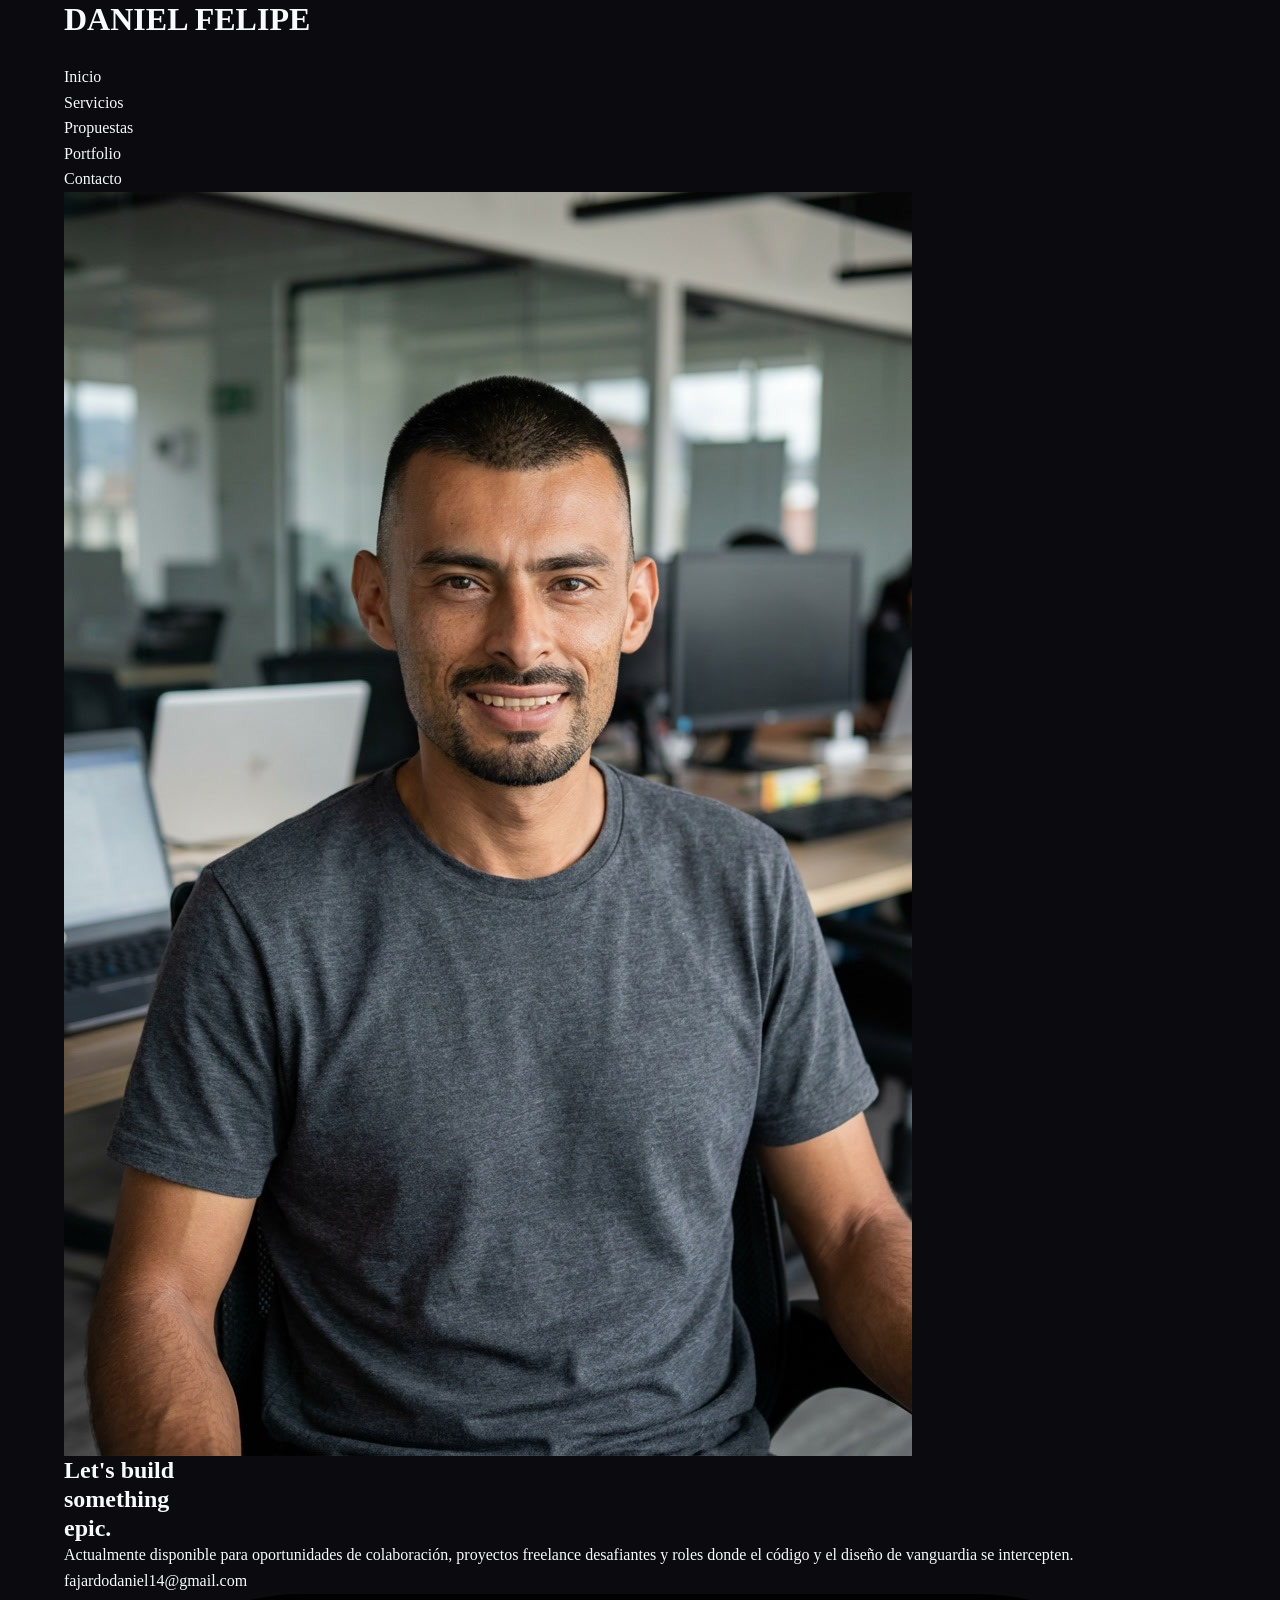
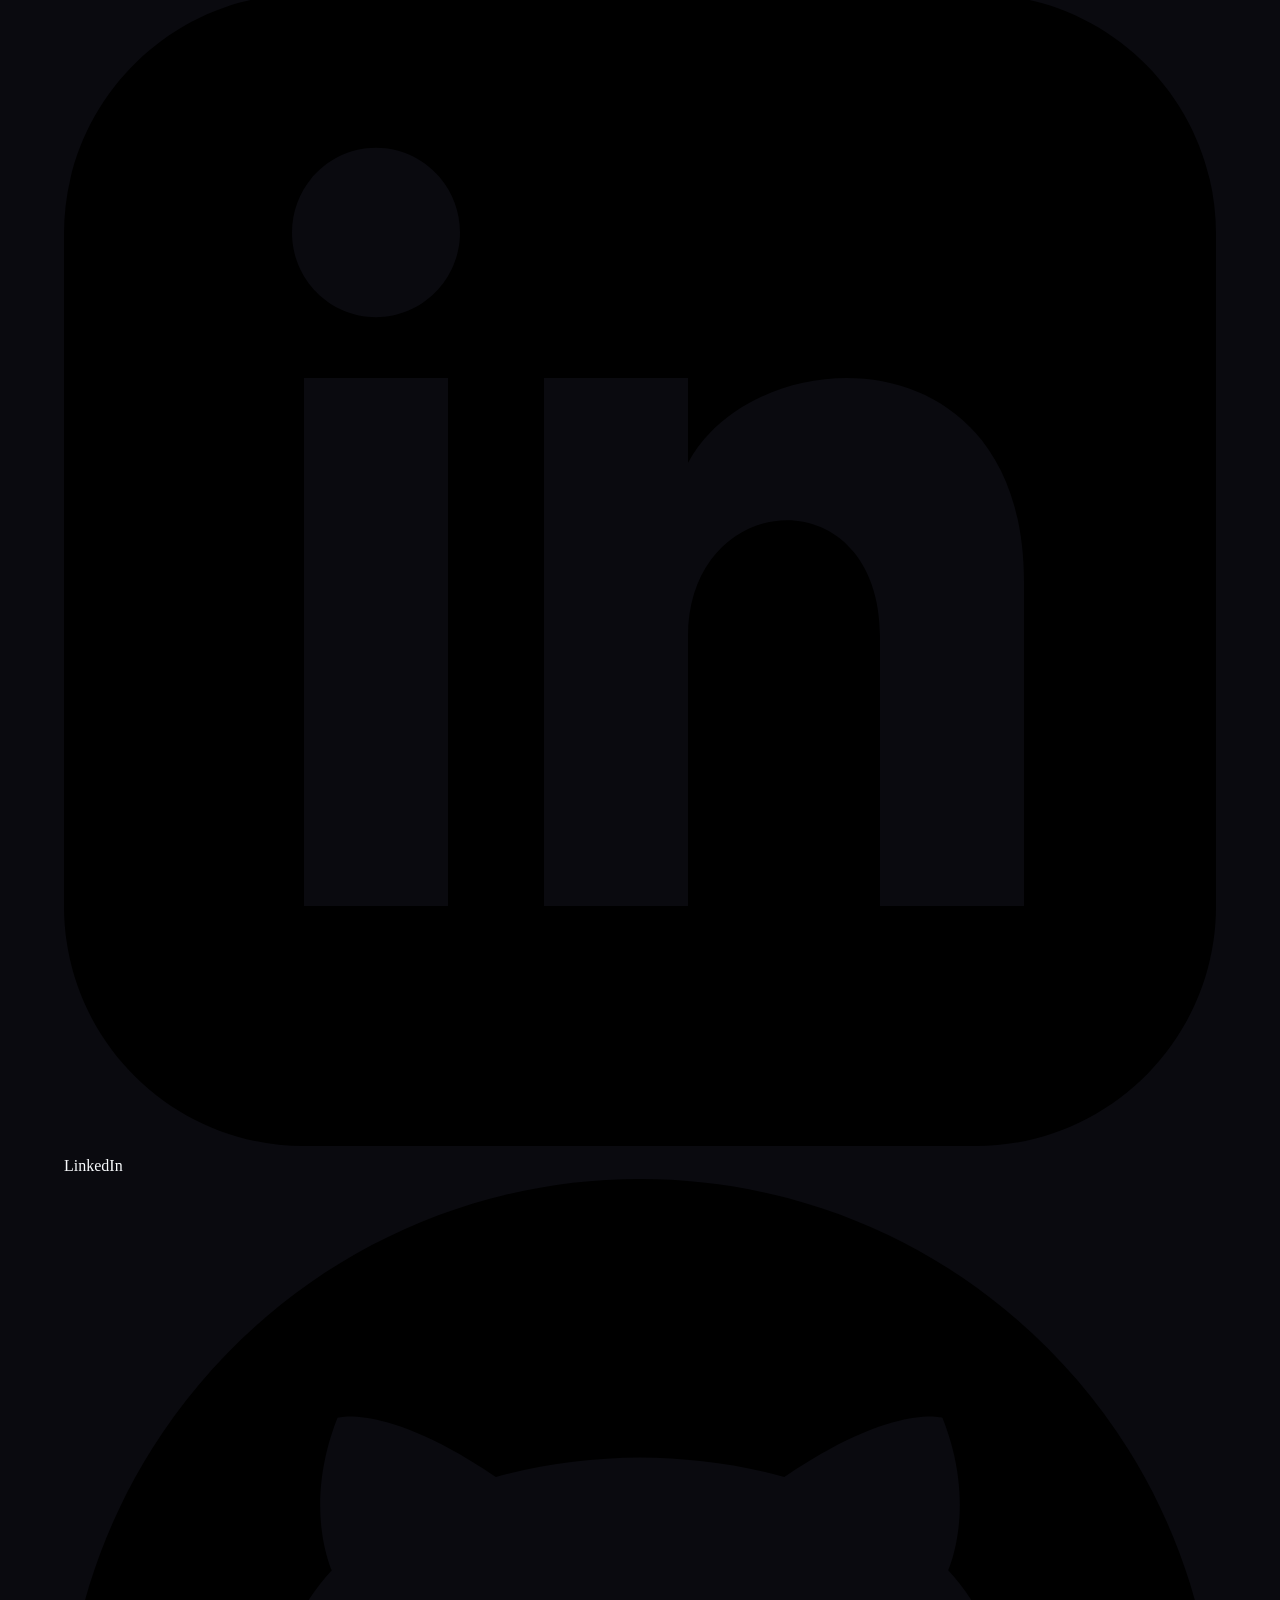
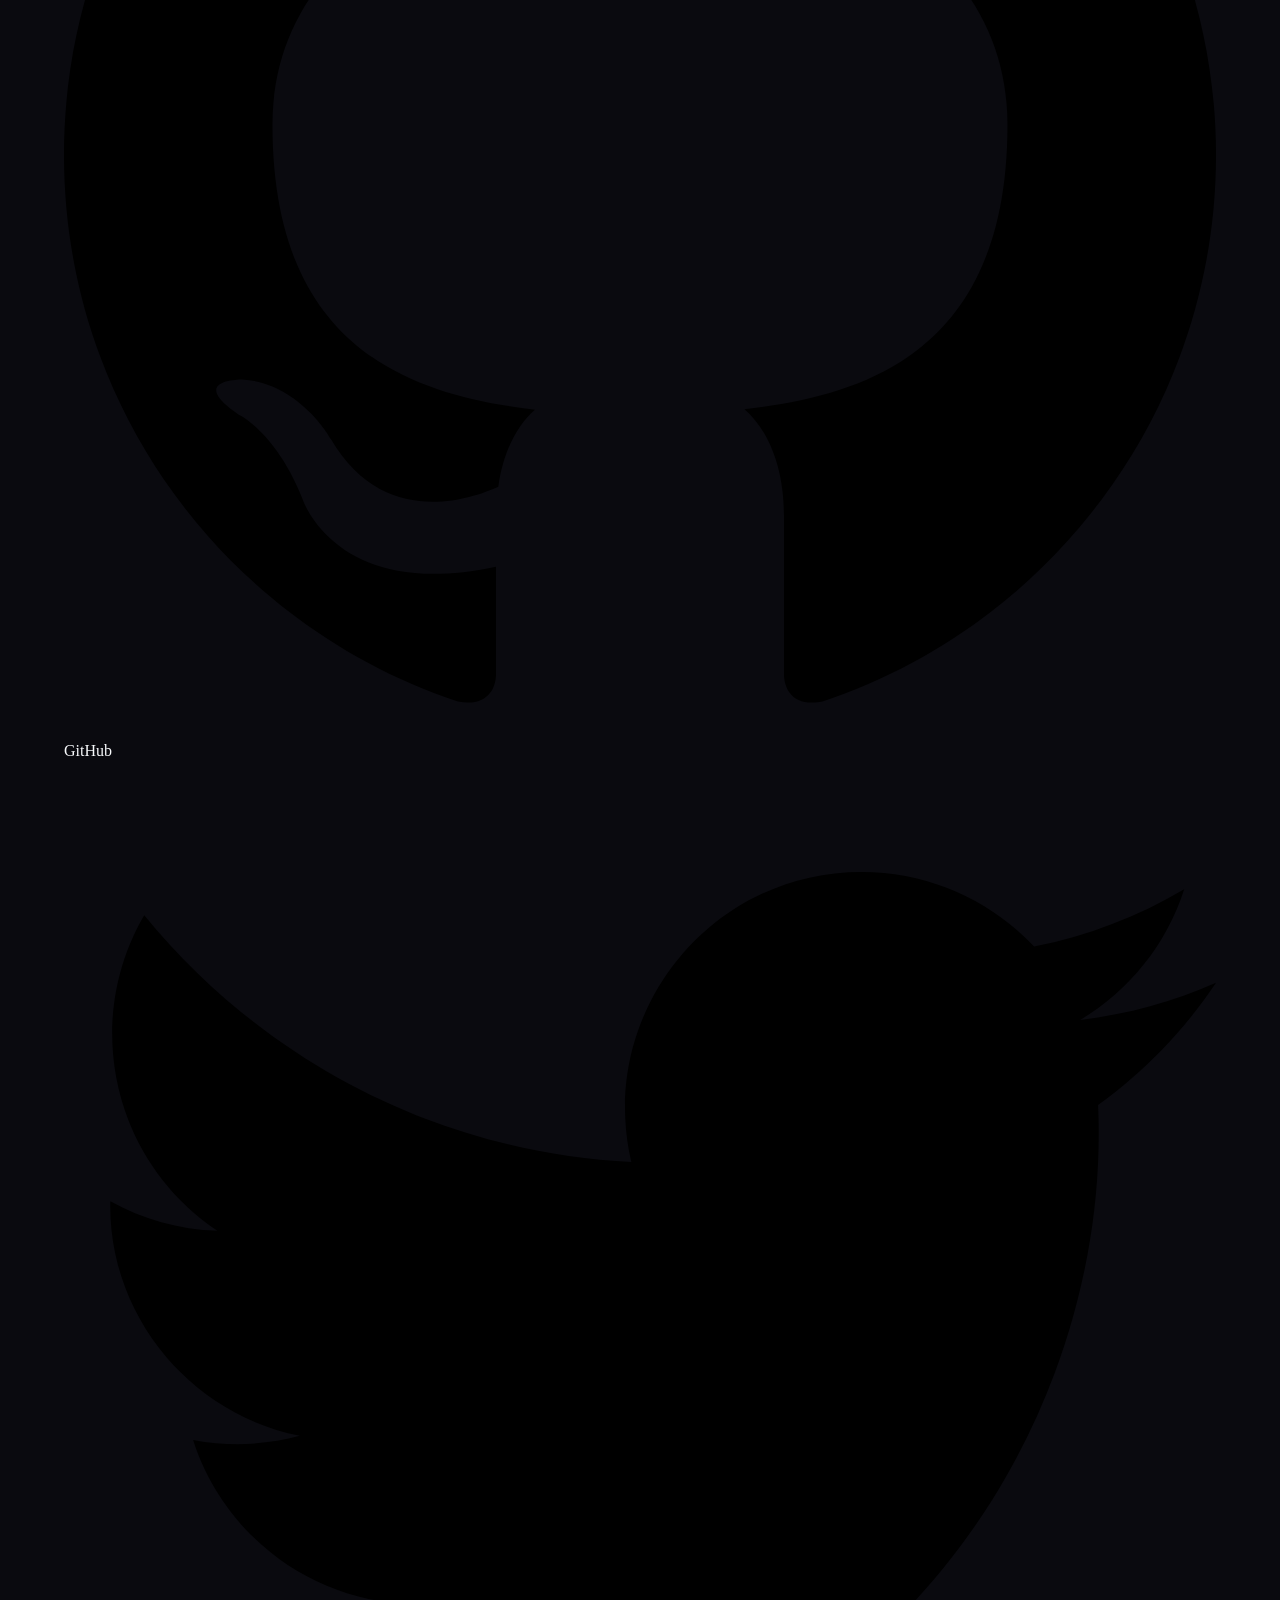
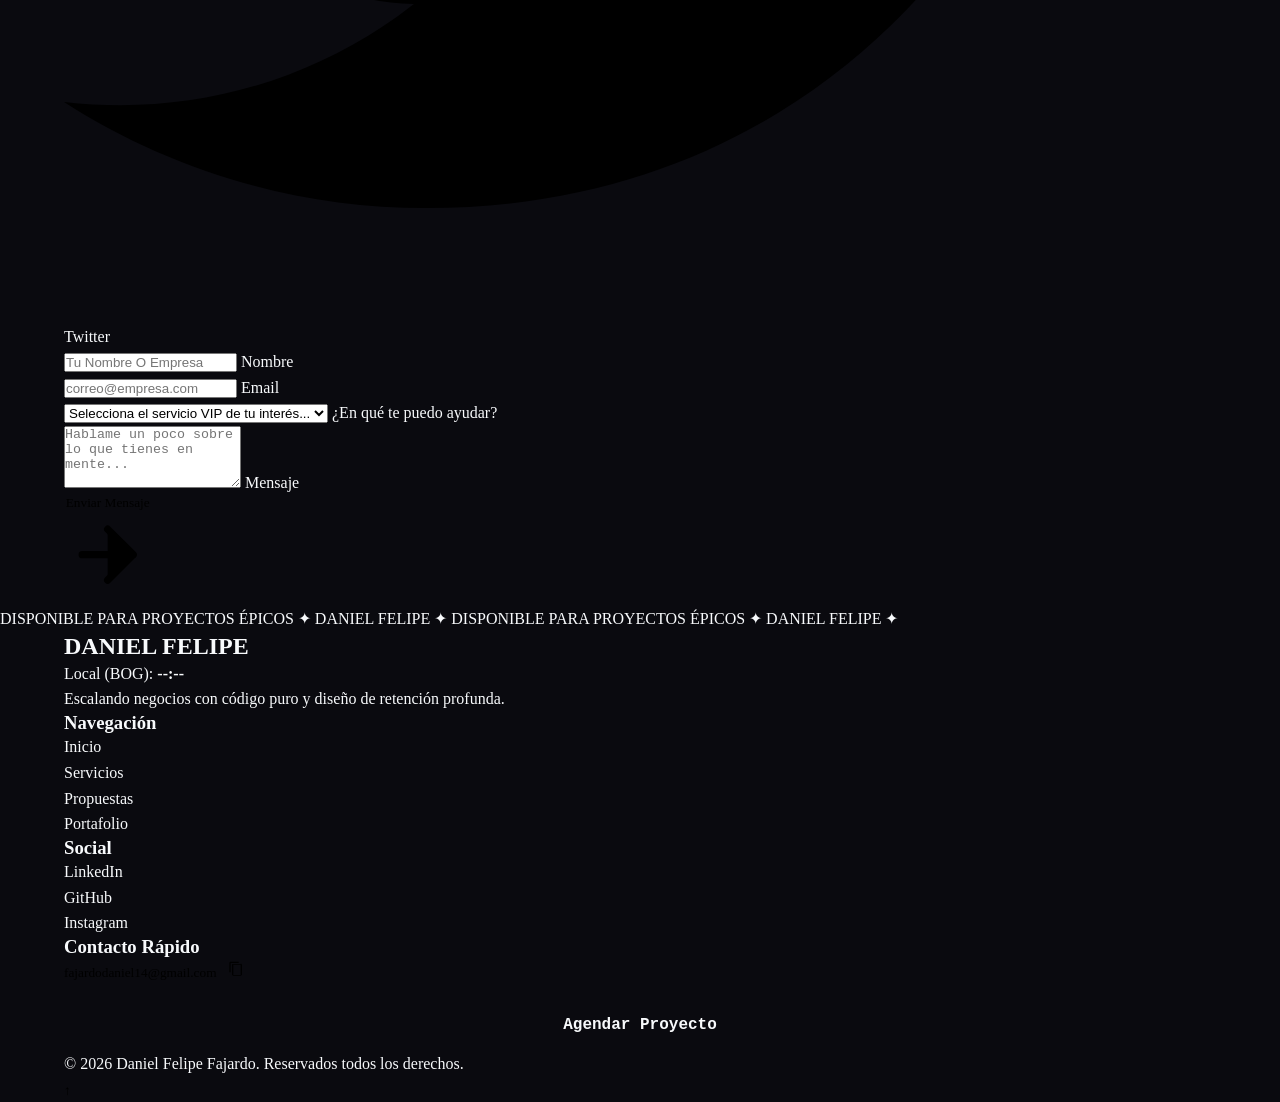
==== contacto.html @ 71369114 "Mi-portafolio" ====
<!DOCTYPE html>
<html lang="es">
<head>
  <meta charset="UTF-8">
  <meta name="viewport" content="width=device-width, initial-scale=1.0">
  <meta name="description" content="Contacto - Daniel Felipe Fajardo. Conversemos sobre tu próximo proyecto digital.">
  <title>Contacto | Daniel Felipe Fajardo</title>
  
  <link rel="preconnect" href="https://fonts.googleapis.com">
  <link rel="preconnect" href="https://fonts.gstatic.com" crossorigin>
  <link href="https://fonts.googleapis.com/css2?family=Inter:wght@400;500;600;700;800&display=swap" rel="stylesheet">
  
  <link rel="stylesheet" href="assets/css/variables.css">
  <link rel="stylesheet" href="assets/css/base.css">
  <link rel="stylesheet" href="assets/css/utilities.css">
  <link rel="stylesheet" href="assets/componentes/header/header.css">
  <link rel="stylesheet" href="assets/componentes/contacto/contacto.css">
  <link rel="stylesheet" href="assets/componentes/contacto/contacto-avatar.css">
  <link rel="stylesheet" href="assets/componentes/footer/footer.css">
</head>
<body class="theme-dark">
  <header class="header" role="banner">
    <div class="container header__container">
      <h1 class="header__logo">DANIEL FELIPE</h1>
      <button class="header__toggle" aria-expanded="false" aria-controls="header-nav">
        <span class="header__toggle-icon"></span>
      </button>
      <nav class="header__nav" role="navigation" id="header-nav">
        <ul class="header__menu">
          <li class="header__menu-item"><a href="index.html" class="header__link">Inicio</a></li>
          <li class="header__menu-item"><a href="servicios.html" class="header__link">Servicios</a></li>
          <li class="header__menu-item"><a href="propuestas.html" class="header__link">Propuestas</a></li>
          <li class="header__menu-item"><a href="portafolio.html" class="header__link">Portfolio</a></li>
          <li class="header__menu-item"><a href="contacto.html" class="header__link" aria-current="page">Contacto</a></li>
        </ul>
      </nav>
    </div>
  </header>

  <main id="main-content">
    <section class="contact-bipartite-section">
      <div class="container xl">
        <div class="contact-grid">
          
          <!-- Lado Izquierdo: Saludo, Foto y Social (Dannaway Style) -->
          <div class="contact-info reveal">
            
            <div class="contact-profile">
              <img src="assets/imagenes/perfil-contacto.jpg" alt="Daniel Felipe - Desarrollador" class="contact-avatar-img">
              <h1 class="contact-title">Let's build<br>something<br>epic.</h1>
            </div>

            <p class="contact-description">
              Actualmente disponible para oportunidades de colaboración, proyectos freelance desafiantes y roles donde el código y el diseño de vanguardia se intercepten.
            </p>
            
            <div class="contact-direct">
              <a href="mailto:fajardodaniel14@gmail.com" class="direct-email">fajardodaniel14@gmail.com</a>
            </div>

            <ul class="contact-socials">
              <li>
                <a href="#" target="_blank" rel="noopener noreferrer">
                  <svg viewBox="0 0 24 24"><path d="M19 0h-14c-2.761 0-5 2.239-5 5v14c0 2.761 2.239 5 5 5h14c2.762 0 5-2.239 5-5v-14c0-2.761-2.238-5-5-5zm-11 19h-3v-11h3v11zm-1.5-12.268c-.966 0-1.75-.79-1.75-1.764s.784-1.764 1.75-1.764 1.75.79 1.75 1.764-.783 1.764-1.75 1.764zm13.5 12.268h-3v-5.604c0-3.368-4-3.113-4 0v5.604h-3v-11h3v1.765c1.396-2.586 7-2.777 7 2.476v6.759z"/></svg>
                  LinkedIn
                </a>
              </li>
              <li>
                <a href="#" target="_blank" rel="noopener noreferrer">
                  <svg viewBox="0 0 24 24"><path d="M12 0c-6.626 0-12 5.373-12 12 0 5.302 3.438 9.8 8.207 11.387.599.111.793-.261.793-.577v-2.234c-3.338.726-4.033-1.416-4.033-1.416-.546-1.387-1.333-1.756-1.333-1.756-1.089-.745.083-.729.083-.729 1.205.084 1.839 1.237 1.839 1.237 1.07 1.834 2.807 1.304 3.492.997.107-.775.418-1.305.762-1.604-2.665-.305-5.467-1.334-5.467-5.931 0-1.311.469-2.381 1.236-3.221-.124-.303-.535-1.524.117-3.176 0 0 1.008-.322 3.301 1.23.957-.266 1.983-.399 3.003-.404 1.02.005 2.047.138 3.006.404 2.291-1.552 3.297-1.23 3.297-1.23.653 1.653.242 2.874.118 3.176.77.84 1.235 1.911 1.235 3.221 0 4.609-2.807 5.624-5.479 5.921.43.372.823 1.102.823 2.222v3.293c0 .319.192.694.801.576 4.765-1.589 8.199-6.086 8.199-11.386 0-6.627-5.373-12-12-12z"/></svg>
                  GitHub
                </a>
              </li>
              <li>
                <a href="#" target="_blank" rel="noopener noreferrer">
                  <svg viewBox="0 0 24 24"><path d="M24 4.557c-.883.392-1.832.656-2.828.775 1.017-.609 1.798-1.574 2.165-2.724-.951.564-2.005.974-3.127 1.195-.897-.957-2.178-1.555-3.594-1.555-3.179 0-5.515 2.966-4.797 6.045-4.091-.205-7.719-2.165-10.148-5.144-1.29 2.213-.669 5.108 1.523 6.574-.806-.026-1.566-.247-2.229-.616-.054 2.281 1.581 4.415 3.949 4.89-.693.188-1.452.232-2.224.084.626 1.956 2.444 3.379 4.6 3.419-2.07 1.623-4.678 2.348-7.29 2.04 2.179 1.397 4.768 2.212 7.548 2.212 9.142 0 14.307-7.721 13.995-14.646.962-.695 1.797-1.562 2.457-2.549z"/></svg>
                  Twitter
                </a>
              </li>
            </ul>
          </div>

          <!-- Lado Derecho: Formulario Limpio Minimalista -->
          <div class="contact-form-container reveal" style="transition-delay: 0.1s;">
            <form action="#" method="POST" class="dannaway-form">
              
              <div class="form-group">
                <input type="text" id="name" name="name" placeholder="Tu Nombre O Empresa" required>
                <label for="name">Nombre</label>
              </div>

              <div class="form-group">
                <input type="email" id="email" name="email" placeholder="correo@empresa.com" required>
                <label for="email">Email</label>
              </div>

              <!-- Integration with "Propuestas/Servicios" requested context -->
              <div class="form-group">
                <select id="interest" name="interest" required>
                  <option value="" disabled selected>Selecciona el servicio VIP de tu interés...</option>
                  <option value="ecommerce">E-Commerce Masivo (B2C/B2B)</option>
                  <option value="realestate">Inmobiliaria High-Ticket (Luxury)</option>
                  <option value="noc">Dashboard Enterprise (Big Tech Data)</option>
                  <option value="workspace">Workspace SaaS (MiPyMEs)</option>
                  <option value="editorial">Blog Editorial (Creator Economy)</option>
                  <option value="fintech">Hub Fintech (Terminal Quant B2B)</option>
                  <option value="other">Desarrollo Web a Medida</option>
                </select>
                <label for="interest">¿En qué te puedo ayudar?</label>
              </div>

              <div class="form-group">
                <textarea id="message" name="message" placeholder="Hablame un poco sobre lo que tienes en mente..." rows="4" required></textarea>
                <label for="message">Mensaje</label>
              </div>

              <button type="submit" class="btn-submit">
                <span>Enviar Mensaje</span>
                <svg viewBox="0 0 24 24" class="arrow-icon"><path d="M5 12h14M12 5l7 7-7 7" stroke="currentColor" stroke-width="2" stroke-linecap="round" stroke-linejoin="round"/></svg>
              </button>

            </form>
          </div>

        </div>
      </div>
    </section>
  </main>

  <!-- FOOTER GOD-TIER -->
  <footer class="footer-advanced">
    <div class="footer-marquee" aria-hidden="true">
      <div class="marquee-track">
        <span>DISPONIBLE PARA PROYECTOS ÉPICOS ✦ DANIEL FELIPE ✦ </span>
        <span>DISPONIBLE PARA PROYECTOS ÉPICOS ✦ DANIEL FELIPE ✦ </span>
      </div>
    </div>
    
    <div class="container xl footer-grid">
      <div class="footer-col brand-col">
        <h2 class="footer-logo">DANIEL FELIPE</h2>
        <div class="local-time-widget">
          <span class="pulse-dot"></span>
          <span>Local (BOG): <strong id="fw-time">--:--</strong></span>
        </div>
        <p class="footer-slogan">Escalando negocios con código puro y diseño de retención profunda.</p>
      </div>
      
      <div class="footer-col links-col">
        <h3>Navegación</h3>
        <ul>
          <li><a href="index.html" class="footer-link">Inicio</a></li>
          <li><a href="servicios.html" class="footer-link">Servicios</a></li>
          <li><a href="propuestas.html" class="footer-link">Propuestas</a></li>
          <li><a href="portafolio.html" class="footer-link">Portafolio</a></li>
        </ul>
      </div>

      <div class="footer-col social-col">
        <h3>Social</h3>
        <ul>
          <li><a href="#" target="_blank" rel="noopener noreferrer" class="footer-link">LinkedIn</a></li>
          <li><a href="#" target="_blank" rel="noopener noreferrer" class="footer-link">GitHub</a></li>
          <li><a href="#" target="_blank" rel="noopener noreferrer" class="footer-link">Instagram</a></li>
        </ul>
      </div>
      
      <div class="footer-col action-col">
        <h3>Contacto Rápido</h3>
        <button class="btn-copy-email" id="btn-copy-email" data-email="fajardodaniel14@gmail.com" aria-label="Copiar correo electrónico">
          <span id="copy-email-text">fajardodaniel14@gmail.com</span>
          <svg aria-hidden="true" viewBox="0 0 24 24" width="16" height="16" fill="currentColor" style="margin-left:8px;"><path d="M16 1H4C2.9 1 2 1.9 2 3v14h2V3h12V1zm3 4H8C6.9 4 6 4.9 6 6v14c0 1.1.9 2 2 2h11c1.1 0 2-.9 2-2V6c0-1.1-.9-2-2-2zm0 16H8V6h11v14z"/></svg>
        </button>
        <a href="contacto.html" class="btn btn-primary" style="margin-top: 1rem; width: 100%; border-radius: 50px; text-align: center; padding:0.8rem; font-weight:600; font-family:var(--font-family-mono); box-sizing:border-box; display:block;">Agendar Proyecto</a>
      </div>
    </div>
    
    <div class="footer-bottom container xl">
      <p>&copy; 2026 Daniel Felipe Fajardo. Reservados todos los derechos.</p>
      <button class="back-to-top" id="back-to-top" aria-label="Volver arriba">↑</button>
    </div>
  </footer>

  <script src="assets/js/main.js" defer></script>
  <!-- Optional Script to auto-select service based on URL param like ?service=webgl -->
  <script>
    document.addEventListener('DOMContentLoaded', () => {
      const urlParams = new URLSearchParams(window.location.search);
      const service = urlParams.get('service');
      const select = document.getElementById('interest');
      if (service && select) {
        for (let i = 0; i < select.options.length; i++) {
          if (select.options[i].value === service) {
            select.selectedIndex = i;
            break;
          }
        }
      }
    });
  </script>
</body>
</html>
---- assets/css/variables.css ----
:root {
  /* Premium Dark Tech Palette */
  --color-bg-base: #0a0a0f;
  --color-bg-surface: #12121a;
  --color-bg-surface-glass: rgba(18, 18, 26, 0.65);
  
  --color-primary: #6366f1; /* Indigo */
  --color-primary-light: #818cf8;
  --color-primary-dark: #4f46e5;
  --color-primary-glow: rgba(99, 102, 241, 0.4);
  
  --color-secondary: #ec4899; /* Pink */
  --color-secondary-light: #f472b6;
  --color-secondary-glow: rgba(236, 72, 153, 0.4);
  
  --color-tertiary: #14b8a6; /* Teal */
  
  /* Text */
  --color-text-primary: #f8fafc;
  --color-text-secondary: #94a3b8;
  --color-text-muted: #64748b;
  
  /* Borders & Dividers */
  --color-border: rgba(255, 255, 255, 0.08);
  --color-border-hover: rgba(255, 255, 255, 0.15);
  --color-border-glow: rgba(99, 102, 241, 0.5);
  
  /* Legacy mapping bindings for compatibility with other pages if any (since we are touching global variables) */
  --color-text: var(--color-text-primary);
  --color-text-light: var(--color-text-secondary);
  --color-background: var(--color-bg-base);
  
  /* Typography */
  --font-family-sans: 'Inter', system-ui, -apple-system, sans-serif;
  --font-family-mono: 'JetBrains Mono', monospace;
  
  --font-weight-regular: 400;
  --font-weight-medium: 500;
  --font-weight-semibold: 600;
  --font-weight-bold: 700;
  
  /* Spacing */
  --spacing-xs: 0.5rem;
  --spacing-sm: 1rem;
  --spacing-md: 1.5rem;
  --spacing-lg: 2.5rem;
  --spacing-xl: 4rem;
  --spacing-2xl: 6rem;
  
  /* Sizes */
  --radius-sm: 0.5rem;
  --radius-md: 1rem;
  --radius-lg: 1.5rem;
  --radius-full: 9999px;
  
  /* Z-index */
  --z-base: 1;
  --z-header: 100;
  --z-modal: 1000;

  /* Transitions */
  --transition-fast: 0.15s ease;
  --transition-normal: 0.3s ease;
  --transition-slow: 0.5s ease;
  
  /* Shadows */
  --shadow-sm: 0 1px 2px 0 rgba(0, 0, 0, 0.05);
  --shadow-md: 0 4px 6px -1px rgba(0, 0, 0, 0.3), 0 2px 4px -1px rgba(0, 0, 0, 0.2);
  --shadow-lg: 0 10px 15px -3px rgba(0, 0, 0, 0.4), 0 4px 6px -2px rgba(0, 0, 0, 0.2);
  --shadow-glow: 0 0 20px var(--color-primary-glow);
}

/* Base resets & styles integration */
body {
  font-family: var(--font-family-sans);
  background-color: var(--color-bg-base);
  color: var(--color-text-primary);
  line-height: 1.6;
  -webkit-font-smoothing: antialiased;
}
---- assets/css/base.css ----
*,::after,::before{box-sizing:border-box;margin:0;padding:0}html{font-size:16px;scroll-behavior:smooth}body{font-family:var(--font-family);font-size:var(--font-size-base);line-height:1.6;color:var(--color-text);background-color:var(--color-background);-webkit-font-smoothing:antialiased;-moz-osx-font-smoothing:grayscale}img{max-width:100%;height:auto;display:block}a{text-decoration:none;color:inherit}ol,ul{list-style:none}button{font-family:inherit;cursor:pointer;border:none;background:0 0}h1,h2,h3,h4,h5,h6{line-height:1.2;font-weight:700}.skip-link{position:absolute;top:-40px;left:0;background:var(--color-primary);color:#fff;padding:var(--spacing-xs) var(--spacing-sm);z-index:100;transition:top .3s}.skip-link:focus{top:0}
---- assets/css/utilities.css ----
.container{width:100%;max-width:1200px;margin:0 auto;padding:0 var(--spacing-md)}.grid{display:grid;gap:var(--spacing-md)}.grid--3-cols{grid-template-columns:repeat(3,1fr)}.grid--2-cols{grid-template-columns:repeat(2,1fr)}.flex{display:flex}.flex--center{align-items:center;justify-content:center}.flex--between{align-items:center;justify-content:space-between}.mt-1{margin-top:var(--spacing-xs)}.mt-2{margin-top:var(--spacing-sm)}.mt-3{margin-top:var(--spacing-md)}.mb-1{margin-bottom:var(--spacing-xs)}.mb-2{margin-bottom:var(--spacing-sm)}.mb-3{margin-bottom:var(--spacing-md)}.p-1{padding:var(--spacing-xs)}.p-2{padding:var(--spacing-sm)}.p-3{padding:var(--spacing-md)}.text-center{text-align:center}.text-uppercase{text-transform:uppercase}.text-bold{font-weight:700}.sr-only{position:absolute;width:1px;height:1px;padding:0;margin:-1px;overflow:hidden;clip:rect(0,0,0,0);white-space:nowrap;border:0}
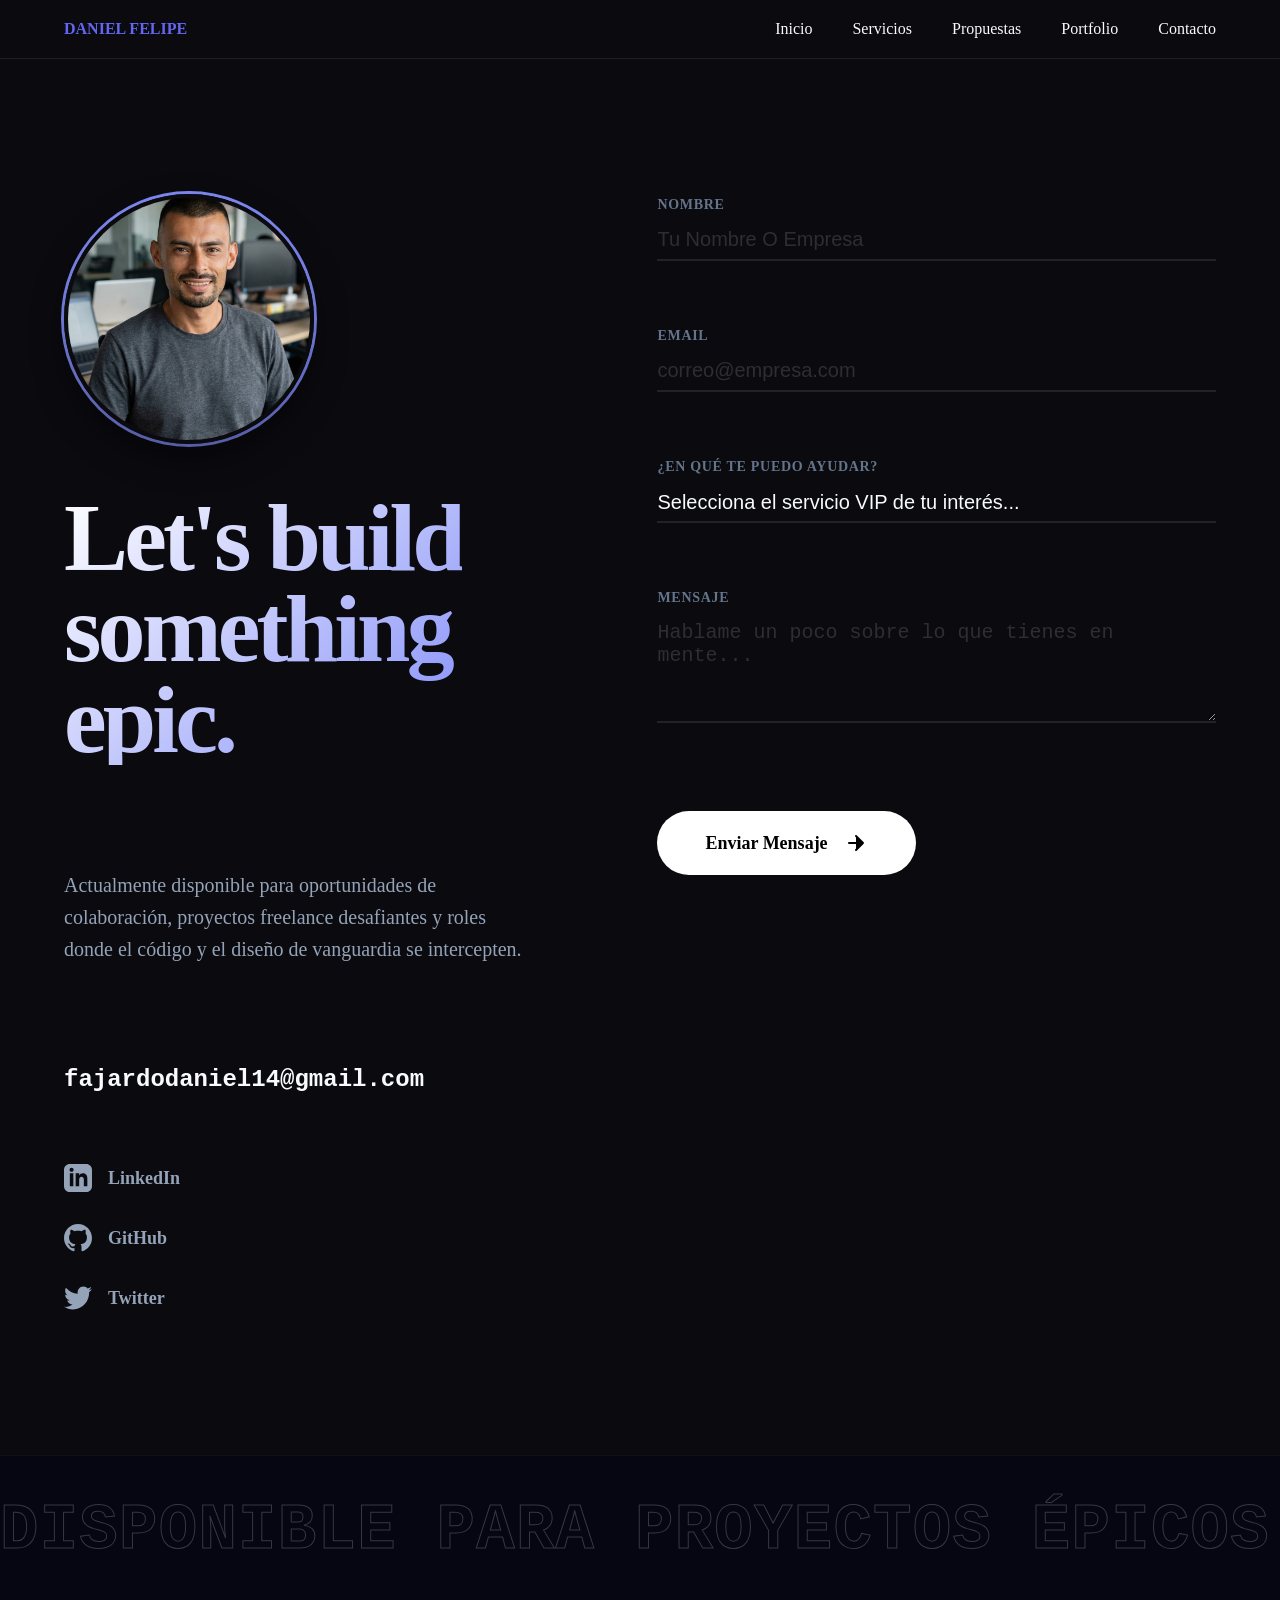
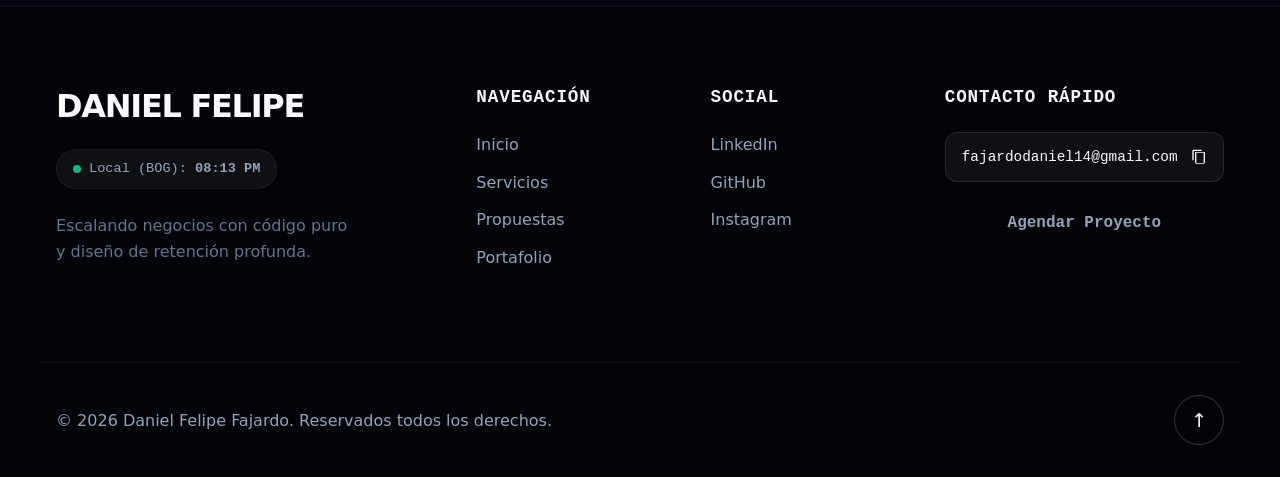
==== commit 4b47a0f8: "Fix: corregir Componentes en todas las páginas HTML" ====
--- a/contacto.html
+++ b/contacto.html
@@ -13,10 +13,10 @@
   <link rel="stylesheet" href="assets/css/variables.css">
   <link rel="stylesheet" href="assets/css/base.css">
   <link rel="stylesheet" href="assets/css/utilities.css">
-  <link rel="stylesheet" href="assets/componentes/header/header.css">
-  <link rel="stylesheet" href="assets/componentes/contacto/contacto.css">
-  <link rel="stylesheet" href="assets/componentes/contacto/contacto-avatar.css">
-  <link rel="stylesheet" href="assets/componentes/footer/footer.css">
+  <link rel="stylesheet" href="assets/Componentes/header/header.css">
+  <link rel="stylesheet" href="assets/Componentes/contacto/contacto.css">
+  <link rel="stylesheet" href="assets/Componentes/contacto/contacto-avatar.css">
+  <link rel="stylesheet" href="assets/Componentes/footer/footer.css">
 </head>
 <body class="theme-dark">
   <header class="header" role="banner">
--- a/assets/Componentes/header/header.css
+++ b/assets/Componentes/header/header.css
@@ -0,0 +1,148 @@
+.header {
+  position: sticky;
+  top: 0;
+  z-index: 1000;
+  background-color: var(--color-background);
+  border-bottom: 1px solid var(--color-border);
+  padding: var(--spacing-sm) 0;
+  transition: box-shadow var(--transition-fast);
+}
+
+.header--scrolled {
+  box-shadow: var(--shadow-md);
+}
+
+.header__container {
+  display: flex;
+  justify-content: space-between;
+  align-items: center;
+  max-width: 1200px;
+  margin: 0 auto;
+  padding: 0 var(--spacing-md);
+}
+
+/* Logo */
+.header__logo {
+  font-size: var(--font-size-lg);
+  font-weight: var(--font-weight-bold);
+  color: var(--color-primary);
+  text-decoration: none;
+}
+
+/* Navigation */
+.header__nav {
+  display: none; /* Mobile first: oculto por defecto */
+}
+
+/* ✅ CAMBIADO: header__menu (coincide con tu HTML) */
+.header__menu {
+  display: flex;
+  gap: var(--spacing-lg);
+  list-style: none;
+  margin: 0;
+  padding: 0;
+}
+
+/* ✅ CAMBIADO: header__link (coincide con tu HTML) */
+.header__link {
+  color: var(--color-text);
+  text-decoration: none;
+  font-weight: var(--font-weight-medium);
+  transition: color var(--transition-fast);
+}
+
+.header__link:hover,
+.header__link:focus {
+  color: var(--color-primary);
+}
+
+.header__link:focus-visible {
+  outline: 2px solid var(--color-primary);
+  outline-offset: 4px;
+}
+
+/* Mobile Menu Toggle */
+.header__toggle {
+  display: block;
+  background: none;
+  border: none;
+  padding: var(--spacing-xs);
+  cursor: pointer;
+  color: var(--color-text);
+}
+
+.header__toggle-icon {
+  display: block;
+  width: 24px;
+  height: 2px;
+  background-color: currentColor;
+  position: relative;
+}
+
+.header__toggle-icon::before,
+.header__toggle-icon::after {
+  content: '';
+  position: absolute;
+  width: 100%;
+  height: 2px;
+  background-color: currentColor;
+  left: 0;
+}
+
+.header__toggle-icon::before { top: -8px; }
+.header__toggle-icon::after { top: 8px; }
+
+/* Desktop styles */
+@media (min-width: 768px) {
+  .header__nav {
+    display: block;
+  }
+  
+  .header__toggle {
+    display: none;
+  }
+}
+/* ========================================
+   MENÚ MÓVIL - ESTADOS
+   ======================================== */
+
+.header__nav--open {
+  display: block;
+  position: absolute;
+  top: 100%;
+  left: 0;
+  right: 0;
+  background: var(--color-background);
+  border-bottom: 1px solid var(--color-border);
+  padding: var(--spacing-md);
+  box-shadow: var(--shadow-md);
+}
+
+.header__nav--open .header__menu {
+  flex-direction: column;
+  gap: var(--spacing-sm);
+}
+
+.header__nav--open .header__menu-item {
+  width: 100%;
+}
+
+.header__nav--open .header__link {
+  display: block;
+  padding: var(--spacing-sm);
+}
+
+/* Animación del ícono hamburguesa */
+.header__toggle[aria-expanded="true"] .header__toggle-icon {
+  background-color: transparent;
+}
+
+.header__toggle[aria-expanded="true"] .header__toggle-icon::before {
+  transform: rotate(45deg);
+  top: 0;
+}
+
+.header__toggle[aria-expanded="true"] .header__toggle-icon::after {
+  transform: rotate(-45deg);
+  top: 0;
+}
--- a/assets/Componentes/contacto/contacto.css
+++ b/assets/Componentes/contacto/contacto.css
@@ -0,0 +1,225 @@
+/* Contacto Bipartito CSS (Dannaway Style) */
+
+.contact-bipartite-section {
+  padding: clamp(6rem, 15vh, 12rem) 0;
+  background-color: var(--color-bg-base);
+  min-height: calc(100vh - 80px); /* Fill screen minus header */
+  display: flex;
+  align-items: center;
+}
+
+.contact-grid {
+  display: grid;
+  grid-template-columns: 1fr;
+  gap: var(--spacing-2xl);
+}
+
+@media (min-width: 992px) {
+  .contact-grid {
+    grid-template-columns: 1fr 1.2fr;
+    gap: 8rem; /* Masivo whitespace */
+    align-items: start;
+  }
+}
+
+/* Izquierda: Info */
+.contact-info {
+  display: flex;
+  flex-direction: column;
+}
+
+.contact-title {
+  font-size: clamp(3.5rem, 8vw, 6rem);
+  font-weight: 800;
+  line-height: 0.95;
+  letter-spacing: -0.04em;
+  background: linear-gradient(135deg, white 0%, var(--color-primary-light) 100%);
+  -webkit-background-clip: text;
+  background-clip: text;
+  -webkit-text-fill-color: transparent;
+  margin-bottom: var(--spacing-lg);
+}
+
+.contact-description {
+  font-size: 1.25rem;
+  color: var(--color-text-secondary);
+  line-height: 1.6;
+  margin-bottom: var(--spacing-2xl);
+  max-width: 500px;
+}
+
+.direct-email {
+  font-family: var(--font-family-mono);
+  font-size: 1.5rem;
+  font-weight: 700;
+  color: var(--color-text-primary);
+  text-decoration: none;
+  display: inline-block;
+  margin-bottom: var(--spacing-xl);
+  position: relative;
+  transition: color var(--transition-normal);
+}
+
+.direct-email:hover {
+  color: var(--color-primary-light);
+}
+
+/* Social links (Dannaway icons) */
+.contact-socials {
+  list-style: none;
+  padding: 0;
+  margin: 0;
+  display: flex;
+  flex-direction: column;
+  gap: var(--spacing-md);
+}
+
+.contact-socials a {
+  display: inline-flex;
+  align-items: center;
+  gap: 1rem;
+  color: var(--color-text-secondary);
+  font-size: 1.125rem;
+  font-weight: 600;
+  text-decoration: none;
+  transition: all var(--transition-normal);
+}
+
+.contact-socials svg {
+  width: 28px;
+  height: 28px;
+  fill: currentColor;
+  transition: transform var(--transition-fast);
+}
+
+.contact-socials a:hover {
+  color: var(--color-primary-light);
+  transform: translateX(5px);
+}
+
+/* Derecha: Formulario Ultra Limpio */
+.dannaway-form {
+  background: transparent;
+  width: 100%;
+}
+
+.form-group {
+  position: relative;
+  margin-bottom: var(--spacing-xl);
+  display: flex;
+  flex-direction: column-reverse;
+}
+
+/* Flow: label below input physically, but reversed with CSS for focus pseudo-class tricks. We use classic Dannaway under-lined inputs. */
+
+.form-group input,
+.form-group select,
+.form-group textarea {
+  width: 100%;
+  background: transparent;
+  border: none;
+  border-bottom: 2px solid rgba(255,255,255,0.1);
+  color: var(--color-text-primary);
+  font-size: 1.25rem;
+  padding: 0.5rem 0;
+  transition: border-color 0.3s ease;
+  border-radius: 0;
+  outline: none;
+  /* Appearance for select */
+  -webkit-appearance: none;
+  -moz-appearance: none;
+  appearance: none;
+}
+
+.form-group textarea {
+  resize: vertical;
+  min-height: 100px;
+}
+
+.form-group select {
+  cursor: pointer;
+  background-image: url('data:image/svg+xml;utf8,<svg viewBox="0 0 24 24" width="24" height="24" stroke="white" stroke-width="2" fill="none" stroke-linecap="round" stroke-linejoin="round"><polyline points="6 9 12 15 18 9"></polyline></svg>');
+  background-repeat: no-repeat;
+  background-position: right center;
+  padding-right: 30px;
+}
+.form-group select option {
+  background-color: var(--color-bg-surface);
+  color: var(--color-text-primary);
+}
+
+.form-group label {
+  font-size: 0.875rem;
+  color: var(--color-text-muted);
+  font-weight: 600;
+  text-transform: uppercase;
+  letter-spacing: 0.05em;
+  margin-bottom: 0.25rem;
+  transition: color 0.3s ease;
+}
+
+/* Focus effects */
+.form-group input:focus,
+.form-group select:focus,
+.form-group textarea:focus {
+  border-bottom-color: var(--color-primary-light);
+}
+
+.form-group input:focus + label,
+.form-group select:focus + label,
+.form-group textarea:focus + label {
+  color: var(--color-primary-light);
+}
+
+.form-group input::placeholder,
+.form-group select::placeholder,
+.form-group textarea::placeholder {
+  color: rgba(255,255,255,0.15);
+  font-weight: 400;
+}
+
+/* Massive Submit Button */
+.btn-submit {
+  display: inline-flex;
+  align-items: center;
+  gap: 1rem;
+  background: white;
+  color: black;
+  border: none;
+  padding: 1.25rem 3rem;
+  border-radius: var(--radius-full);
+  font-size: 1.125rem;
+  font-weight: 700;
+  cursor: pointer;
+  transition: all 0.3s ease;
+  margin-top: var(--spacing-md);
+}
+
+.btn-submit:hover {
+  background: var(--color-primary-light);
+  color: white;
+  transform: translateY(-3px);
+  box-shadow: 0 10px 30px -10px var(--color-primary-glow);
+}
+
+.btn-submit .arrow-icon {
+  width: 24px;
+  height: 24px;
+  transition: transform 0.3s ease;
+}
+
+.btn-submit:hover .arrow-icon {
+  transform: translateX(5px);
+}
+
+/* Animations */
+.reveal {
+  opacity: 0;
+  transform: translateY(30px);
+  transition: all 0.8s cubic-bezier(0.165, 0.84, 0.44, 1);
+}
+
+.reveal.active {
+  opacity: 1;
+  transform: translateY(0);
+}
--- a/assets/Componentes/contacto/contacto-avatar.css
+++ b/assets/Componentes/contacto/contacto-avatar.css
@@ -0,0 +1,36 @@
+/* Contacto Avatar Mágico CSS (Anexo para contacto.css) */
+.contact-profile {
+  display: flex;
+  flex-direction: column;
+  align-items: flex-start;
+  margin-bottom: var(--spacing-md);
+}
+
+.contact-avatar-img {
+  width: 180px;
+  height: 180px;
+  border-radius: 50%;
+  object-fit: cover;
+  margin-bottom: var(--spacing-md);
+  border: 4px solid var(--color-bg-base);
+  box-shadow: 0 15px 35px -5px rgba(0,0,0,0.5), 0 0 0 3px var(--color-primary-light);
+  transition: transform 0.4s cubic-bezier(0.165, 0.84, 0.44, 1);
+}
+
+.contact-profile:hover .contact-avatar-img {
+  transform: scale(1.05) rotate(3deg);
+}
+
+@media (min-width: 992px) {
+  .contact-profile {
+    flex-direction: column;
+    align-items: flex-start;
+    gap: var(--spacing-md);
+    margin-bottom: var(--spacing-xl);
+  }
+  .contact-avatar-img {
+    width: 250px;
+    height: 250px;
+    margin-bottom: var(--spacing-md);
+  }
+}
--- a/assets/Componentes/footer/footer.css
+++ b/assets/Componentes/footer/footer.css
@@ -0,0 +1,214 @@
+/* Footer God-Tier (Adham Dannaway & Dark Tech Inspiration) */
+.footer-advanced {
+  background-color: #03030a; /* Ultra dark */
+  color: var(--color-text-secondary);
+  border-top: 1px solid rgba(255, 255, 255, 0.05);
+  position: relative;
+  overflow: hidden;
+  font-family: var(--font-family-sans);
+}
+
+/* 1. Marquee Infinito */
+.footer-marquee {
+  width: 100vw;
+  border-bottom: 1px solid rgba(255,255,255,0.05);
+  padding: 1.5rem 0;
+  display: flex;
+  overflow: hidden;
+  background: rgba(99, 102, 241, 0.03); /* Subtle indigo tint */
+}
+
+.marquee-track {
+  display: flex;
+  white-space: nowrap;
+  animation: marquee-scroll 25s linear infinite;
+}
+
+.marquee-track span {
+  font-family: var(--font-family-mono);
+  font-size: clamp(2rem, 5vw, 4rem);
+  font-weight: 800;
+  color: transparent;
+  -webkit-text-stroke: 1px rgba(255,255,255,0.2);
+  text-transform: uppercase;
+  padding-right: 2rem;
+  letter-spacing: 0.02em;
+}
+
+.marquee-track span:hover {
+  -webkit-text-stroke: 1px var(--color-primary-light);
+  color: rgba(99, 102, 241, 0.1);
+  cursor: default;
+}
+
+@keyframes marquee-scroll {
+  0% { transform: translateX(0); }
+  100% { transform: translateX(-50%); }
+}
+
+/* 2. Grid Asimétrico Principal */
+.footer-grid {
+  display: grid;
+  grid-template-columns: 1fr;
+  gap: 3rem;
+  padding: 5rem 1rem;
+}
+
+@media (min-width: 768px) {
+  .footer-grid {
+    grid-template-columns: 2fr 1fr 1fr 1.5fr;
+  }
+}
+
+/* Columnas Individuales */
+.footer-col h3 {
+  font-family: var(--font-family-mono);
+  color: var(--color-text-primary);
+  font-size: 1.1rem;
+  margin-bottom: 1.5rem;
+  text-transform: uppercase;
+  letter-spacing: 0.05em;
+}
+
+.footer-col ul {
+  list-style: none;
+  padding: 0;
+  margin: 0;
+}
+
+.footer-col ul li {
+  margin-bottom: 0.75rem;
+}
+
+.footer-link {
+  color: var(--color-text-secondary);
+  text-decoration: none;
+  transition: all 0.3s ease;
+  position: relative;
+  display: inline-block;
+}
+
+.footer-link::after {
+  content: '';
+  position: absolute;
+  width: 100%;
+  transform: scaleX(0);
+  height: 1px;
+  bottom: 0;
+  left: 0;
+  background-color: var(--color-primary-light);
+  transform-origin: bottom right;
+  transition: transform 0.3s cubic-bezier(0.86, 0, 0.07, 1);
+}
+
+.footer-link:hover {
+  color: white;
+}
+
+.footer-link:hover::after {
+  transform: scaleX(1);
+  transform-origin: bottom left;
+}
+
+/* Brand Column (Logo & Time) */
+.footer-logo {
+  font-size: 2rem;
+  font-weight: 800;
+  color: var(--color-text-primary);
+  margin-bottom: 1.5rem;
+  letter-spacing: -0.04em;
+}
+
+.local-time-widget {
+  display: inline-flex;
+  align-items: center;
+  gap: 0.5rem;
+  background: rgba(255,255,255,0.05);
+  padding: 0.5rem 1rem;
+  border-radius: var(--radius-full);
+  font-family: var(--font-family-mono);
+  font-size: 0.85rem;
+  margin-bottom: 1.5rem;
+  border: 1px solid rgba(255,255,255,0.05);
+}
+
+.pulse-dot {
+  width: 8px;
+  height: 8px;
+  background-color: #10b981; /* Success Green */
+  border-radius: 50%;
+  box-shadow: 0 0 0 0 rgba(16, 185, 129, 0.7);
+  animation: pulse-green 2s infinite;
+}
+
+@keyframes pulse-green {
+  0% { transform: scale(0.95); box-shadow: 0 0 0 0 rgba(16, 185, 129, 0.7); }
+  70% { transform: scale(1); box-shadow: 0 0 0 6px rgba(16, 185, 129, 0); }
+  100% { transform: scale(0.95); box-shadow: 0 0 0 0 rgba(16, 185, 129, 0); }
+}
+
+.footer-slogan {
+  color: var(--color-text-muted);
+  line-height: 1.6;
+  max-width: 300px;
+}
+
+/* Copiar Email Buton */
+.btn-copy-email {
+  background: rgba(255,255,255,0.05);
+  border: 1px solid rgba(255,255,255,0.1);
+  color: var(--color-text-primary);
+  display: flex;
+  align-items: center;
+  justify-content: space-between;
+  padding: 1rem;
+  border-radius: 12px;
+  width: 100%;
+  cursor: pointer;
+  transition: all 0.3s ease;
+  font-family: var(--font-family-mono);
+  font-size: 0.9rem;
+}
+
+.btn-copy-email:hover {
+  background: rgba(99, 102, 241, 0.1);
+  border-color: var(--color-primary);
+}
+
+.btn-copy-email.copied {
+  background: rgba(16, 185, 129, 0.2);
+  border-color: #10b981;
+  color: #10b981;
+}
+
+/* Footer Bottom (Back to top) */
+.footer-bottom {
+  display: flex;
+  justify-content: space-between;
+  align-items: center;
+  padding: 2rem 1rem;
+  border-top: 1px solid rgba(255,255,255,0.05);
+  flex-wrap: wrap;
+  gap: 1rem;
+}
+
+.back-to-top {
+  width: 50px;
+  height: 50px;
+  border-radius: 50%;
+  background: transparent;
+  border: 1px solid rgba(255,255,255,0.2);
+  color: white;
+  font-size: 1.2rem;
+  cursor: pointer;
+  display: flex;
+  align-items: center;
+  justify-content: center;
+  transition: all 0.5s cubic-bezier(0.165, 0.84, 0.44, 1);
+}
+
+.back-to-top:hover {
+  background: white;
+  color: black;
+  transform: translateY(-5px);
+}
